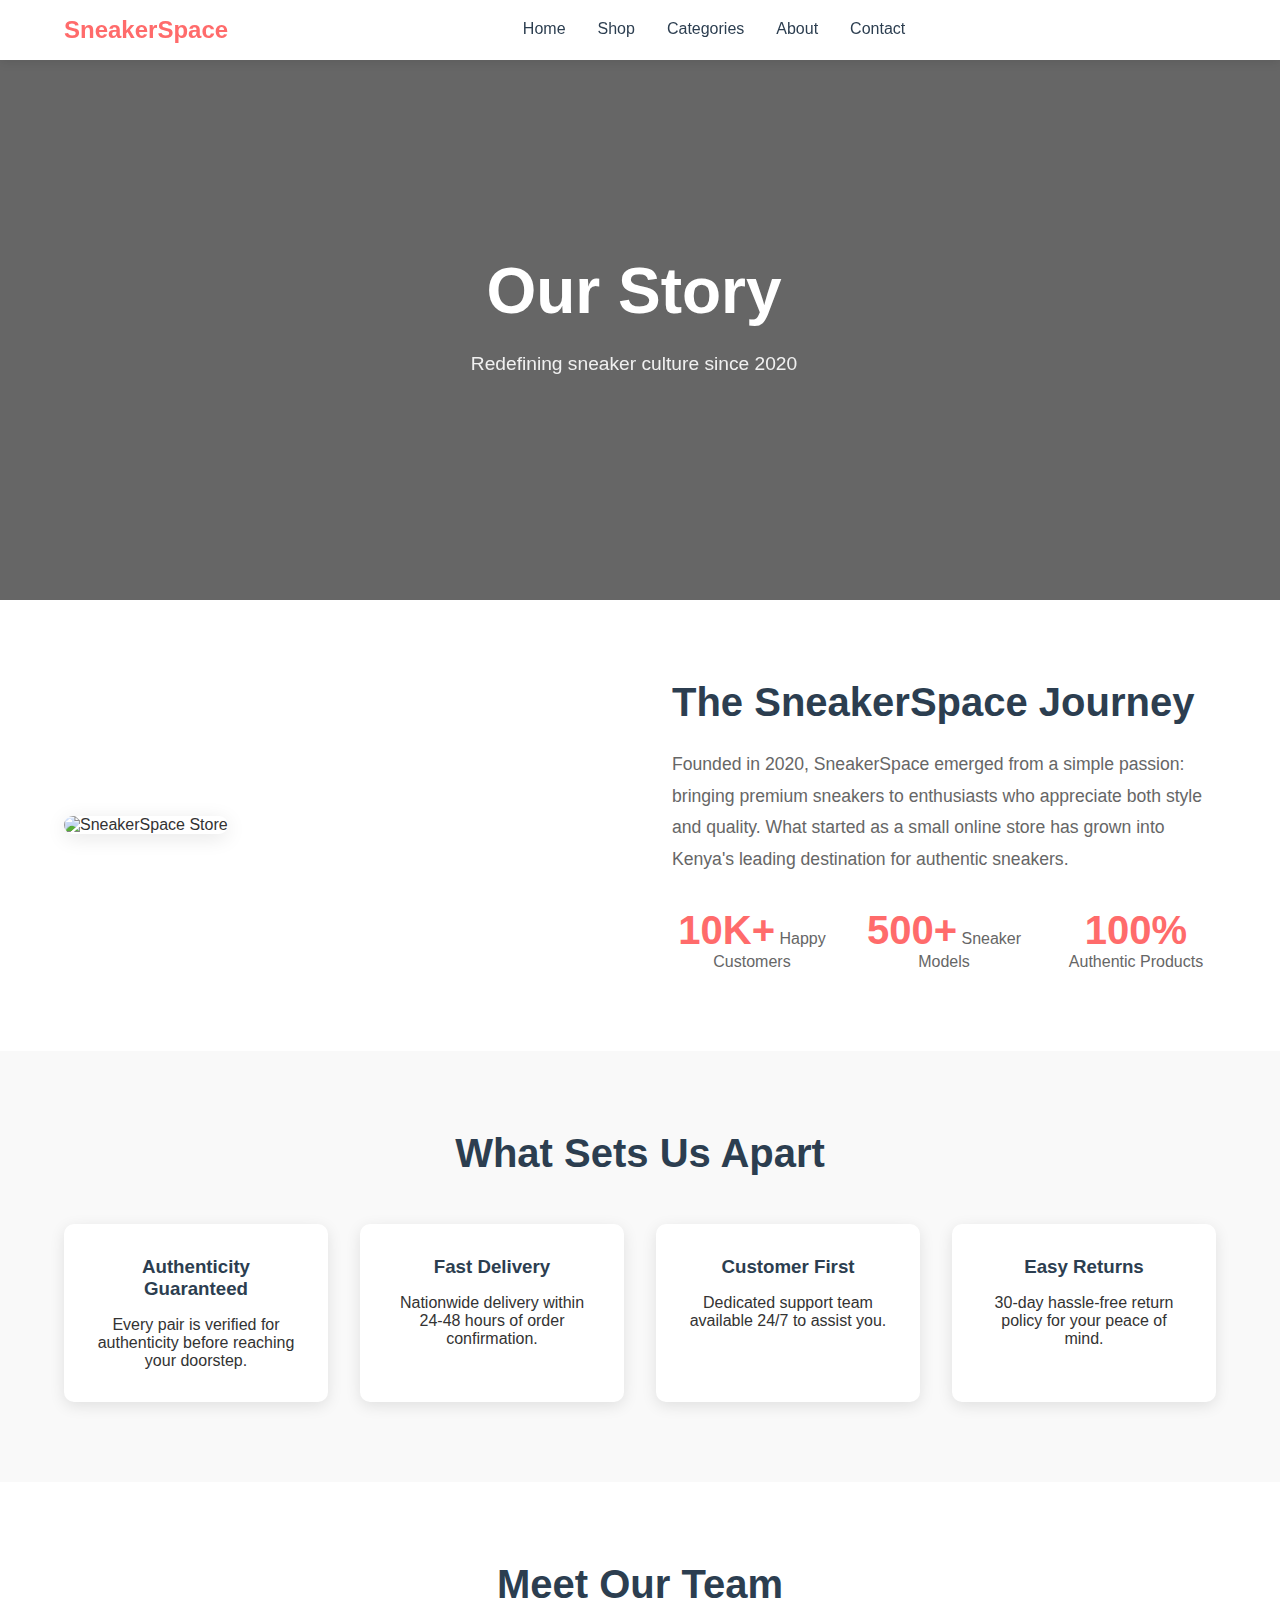
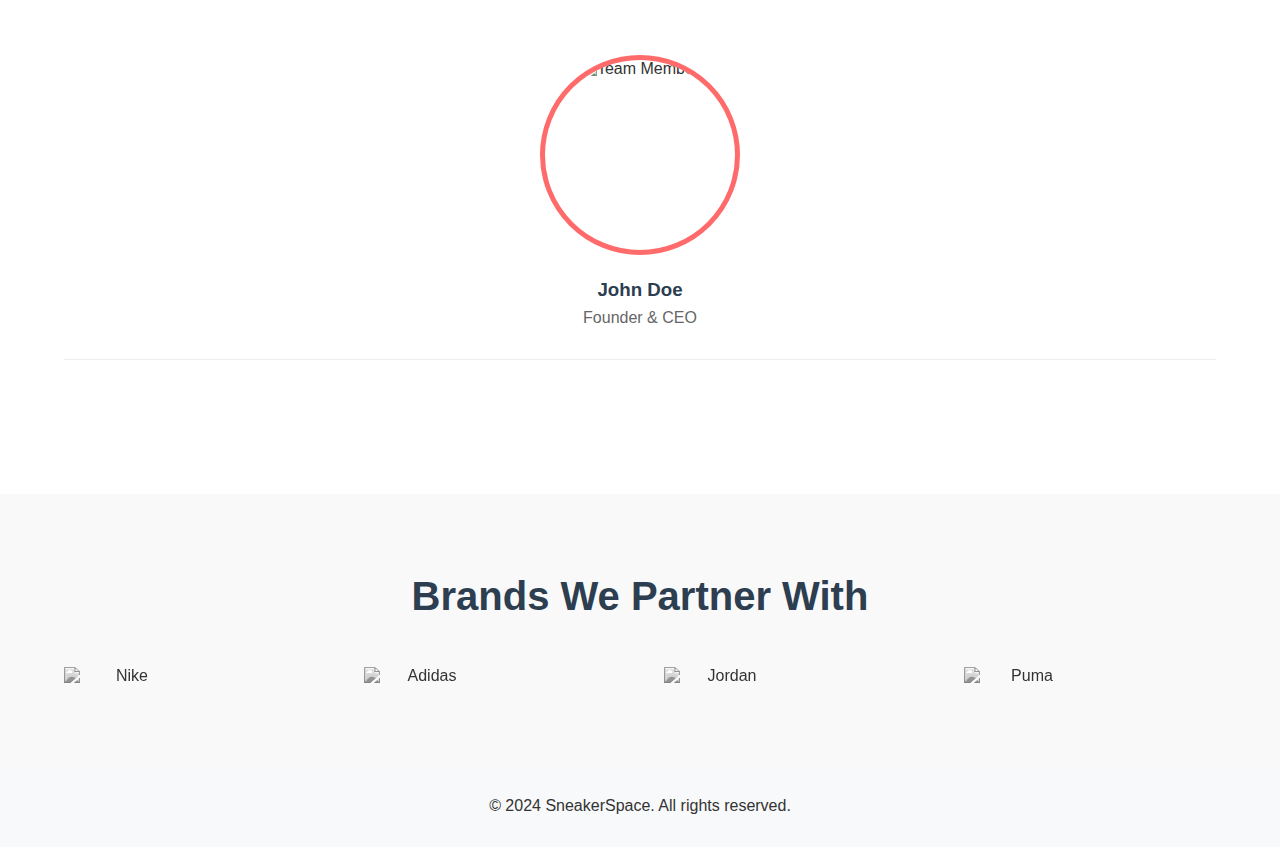
==== about.html @ c9f12ded "[ADD] Additional pages for the website" ====
<!DOCTYPE html>
<html lang="en">
<head>
    <meta charset="UTF-8">
    <meta name="viewport" content="width=device-width, initial-scale=1.0">
    <title>About Us | SneakerSpace</title>
    <link rel="stylesheet" href="assets/css/styles.css">
    <script src="https://cdnjs.cloudflare.com/ajax/libs/font-awesome/6.4.0/js/all.min.js"></script>
    <script src="assets/js/theme.js" defer></script>
    <script src="assets/js/navigation.js" defer></script>
    <script src="assets/js/main.js" defer></script>
</head>
<body>
    <nav>
        <div class="logo">SneakerSpace</div>
        <div class="nav-links">
            <a href="index.html">Home</a>
            <a href="shop.html">Shop</a>
            <a href="categories.html">Categories</a>
            <a href="about.html">About</a>
            <a href="contact.html">Contact</a>
        </div>
        <div class="nav-icons">
            <button class="theme-toggle" id="themeToggle" aria-label="Toggle theme">
                <i class="fas fa-moon"></i>
            </button>
        </div>
    </nav>

    <section class="about-hero">
        <div class="hero-content">
            <h1>Our Story</h1>
            <p>Redefining sneaker culture since 2020</p>
        </div>
    </section>

    <section class="about-story">
        <div class="story-container">
            <div class="story-image">
                <img src="assets/images/store-front.jpg" alt="SneakerSpace Store">
            </div>
            <div class="story-content">
                <h2>The SneakerSpace Journey</h2>
                <p>Founded in 2020, SneakerSpace emerged from a simple passion: bringing premium sneakers to enthusiasts who appreciate both style and quality. What started as a small online store has grown into Kenya's leading destination for authentic sneakers.</p>
                <div class="achievement-grid">
                    <div class="achievement">
                        <span class="number">10K+</span>
                        <span class="label">Happy Customers</span>
                    </div>
                    <div class="achievement">
                        <span class="number">500+</span>
                        <span class="label">Sneaker Models</span>
                    </div>
                    <div class="achievement">
                        <span class="number">100%</span>
                        <span class="label">Authentic Products</span>
                    </div>
                </div>
            </div>
        </div>
    </section>

    <section class="about-values">
        <h2>What Sets Us Apart</h2>
        <div class="values-grid">
            <div class="value-card">
                <i class="fas fa-certificate"></i>
                <h3>Authenticity Guaranteed</h3>
                <p>Every pair is verified for authenticity before reaching your doorstep.</p>
            </div>
            <div class="value-card">
                <i class="fas fa-truck"></i>
                <h3>Fast Delivery</h3>
                <p>Nationwide delivery within 24-48 hours of order confirmation.</p>
            </div>
            <div class="value-card">
                <i class="fas fa-hand-holding-heart"></i>
                <h3>Customer First</h3>
                <p>Dedicated support team available 24/7 to assist you.</p>
            </div>
            <div class="value-card">
                <i class="fas fa-exchange-alt"></i>
                <h3>Easy Returns</h3>
                <p>30-day hassle-free return policy for your peace of mind.</p>
            </div>
        </div>
    </section>

    <section class="team-section">
        <h2>Meet Our Team</h2>
        <div class="team-grid">
            <div class="team-member">
                <div class="member-image">
                    <img src="assets/images/team-1.jpg" alt="Team Member">
                </div>
                <h3>John Doe</h3>
                <p>Founder & CEO</p>
                <div class="social-links">
                    <a href="#"><i class="fab fa-linkedin"></i></a>
                    <a href="#"><i class="fab fa-twitter"></i></a>
                </div>
            </div>
            <!-- Add more team members -->
        </div>
    </section>

    <section class="brands-section">
        <h2>Brands We Partner With</h2>
        <div class="brands-grid">
            <img src="assets/images/nike-logo.png" alt="Nike">
            <img src="assets/images/adidas-logo.png" alt="Adidas">
            <img src="assets/images/jordan-logo.png" alt="Jordan">
            <img src="assets/images/puma-logo.png" alt="Puma">
            <!-- Add more brand logos -->
        </div>
    </section>

    <footer>
        <p>&copy; 2024 SneakerSpace. All rights reserved.</p>
    </footer>
</body>
</html>
---- assets/css/styles.css ----
/* Base Styling */
* {
    margin: 0;
    padding: 0;
    box-sizing: border-box;
    font-family: -apple-system, BlinkMacSystemFont, 'Segoe UI', Roboto, Oxygen, Ubuntu, Cantarell, sans-serif;
    transition: background-color 0.3s ease, color 0.3s ease, border-color 0.3s ease, box-shadow 0.3s ease;
}

:root {
    --primary: #ff6b6b;
    --secondary: #2c3e50;
    --accent: #ffd93d;
    --background: #ffffff;
    --surface: #f8f9fa;
    --text-primary: #333333;
    --text-secondary: #666666;
    --border-color: #eeeeee;
    --card-bg: #ffffff;
    --nav-bg: #ffffff;
    --shadow: rgba(0, 0, 0, 0.1);
}

/* Dark Theme Variables */
[data-theme="dark"] {
    --primary: #ff7b7b;
    --secondary: #64ffda;
    --accent: #ffd93d;
    --background: #121212;
    --surface: #1e1e1e;
    --text-primary: #ffffff;
    --text-secondary: #b3b3b3;
    --border-color: #333333;
    --card-bg: #1e1e1e;
    --nav-bg: #1a1a1a;
    --shadow: rgba(0, 0, 0, 0.3);
}

/* Global Elements */
body {
    background-color: var(--background);
    color: var(--text-primary);
}

nav {
    background: var(--nav-bg);
    padding: 1rem 5%;
    display: flex;
    justify-content: space-between;
    align-items: center;
    box-shadow: 0 2px 10px var(--shadow);
    position: sticky;
    top: 0;
    z-index: 100;
}

.logo {
    font-size: 1.5rem;
    font-weight: bold;
    color: var(--primary);
}

.nav-links {
    display: flex;
    gap: 2rem;
}

.nav-links a {
    text-decoration: none;
    color: var(--secondary);
    font-weight: 500;
    position: relative;
    padding-bottom: 2px;
}

.nav-links a::after {
    content: '';
    position: absolute;
    bottom: 0;
    left: 0;
    width: 0;
    height: 2px;
    background-color: var(--primary);
    transition: width 0.3s ease;
}

.nav-links a:hover {
    color: var(--primary);
}

.nav-links a:hover::after {
    width: 100%;
}

/* Hero Section */
.hero {
    background-image: url("../images/mainpage.webp");
    height: 100vh;
    background-repeat: no-repeat;
    background-size: cover;
    background-position: center;
    display: flex;
    align-items: center;
    justify-content: center;
    color: #ffffff;
    text-align: center;
    position: relative;
}

.hero::before {
    content: "";
    position: absolute;
    top: 0;
    left: 0;
    width: 100%;
    height: 100%;
    background: rgba(0, 0, 0, 0.5);
    z-index: 1;
}

.hero-content {
    position: relative;
    z-index: 2;
    text-align: center;
    padding: 20px;
    border-radius: 8px;
}

.hero-content h1 {
    font-size: 3.5rem;
    margin-bottom: 1rem;
}

.cta-button {
    margin-top: 15px;
    background: var(--primary);
    color: white;
    padding: 10px 20px;
    border: none;
    border-radius: 5px;
    font-size: 1.1rem;
    cursor: pointer;
    transition: background-color 0.3s ease, transform 0.2s;
}

.cta-button:hover {
    transform: scale(1.05);
    background-color: #ff4a3a;
}

/* Featured Section */
.featured {
    padding: 4rem 5%;
}

.featured h2 {
    text-align: center;
    margin-bottom: 2rem;
}

.products {
    display: grid;
    grid-template-columns: repeat(auto-fit, minmax(250px, 1fr));
    gap: 2rem;
}

.product-card {
    background: var(--card-bg);
    border-radius: 10px;
    overflow: hidden;
    box-shadow: 0 2px 10px var(--shadow);
    transition: transform 0.2s;
}

.product-card:hover {
    transform: translateY(-5px);
}

.product-image {
    width: 100%;
    height: 200px;
    object-fit: cover;
}

.product-info {
    padding: 1rem;
}

.product-title {
    font-weight: bold;
    margin-bottom: 0.5rem;
}

.product-price {
    color: var(--primary);
    font-weight: bold;
    font-size: 1.2rem;
}

/* Categories Section */
.categories {
    padding: 4rem 5%;
    background: #f5f5f5;
}

.category-grid {
    display: grid;
    grid-template-columns: repeat(auto-fit, minmax(200px, 1fr));
    gap: 2rem;
    text-align: center;
}

.category-card {
    background: white;
    padding: 2rem;
    border-radius: 10px;
    cursor: pointer;
    transition: transform 0.2s;
}

.category-card:hover {
    transform: scale(1.05);
}

.category-icon {
    font-size: 2rem;
    margin-bottom: 1rem;
    color: var(--primary);
}

/* Footer */
footer {
    background: var(--secondary);
    color: white;
    padding: 2rem 5%;
    text-align: center;
}
/* Global Animation Classes */
.animate-on-scroll {
    opacity: 0;
    transform: translateY(20px);
    transition: opacity 0.6s ease, transform 0.6s ease;
}

.animate-on-scroll.visible {
    opacity: 1;
    transform: translateY(0);
}

/* Cart Notification */
.notification {
    position: fixed;
    bottom: 20px;
    right: 20px;
    background: var(--primary);
    color: white;
    padding: 1rem 2rem;
    border-radius: 5px;
    animation: slideIn 0.3s ease forwards;
    z-index: 1000;
}

.cart-count {
    position: absolute;
    top: -8px;
    right: -8px;
    background: var(--primary);
    color: white;
    border-radius: 50%;
    width: 20px;
    height: 20px;
    display: flex;
    align-items: center;
    justify-content: center;
    font-size: 0.8rem;
}

.bump {
    animation: bump 0.3s ease-out;
}

/* Product Filter Buttons */
.filter-buttons {
    display: flex;
    gap: 1rem;
    justify-content: center;
    margin-bottom: 2rem;
}

.filter-button {
    padding: 0.5rem 1rem;
    border: none;
    border-radius: 5px;
    background: #f5f5f5;
    cursor: pointer;
    transition: background-color 0.3s ease, color 0.3s ease;
}

.filter-button:hover,
.filter-button.active {
    background: var(--primary);
    color: white;
}

/* Keyframe Animations */
@keyframes slideIn {
    from {
        transform: translateX(100%);
        opacity: 0;
    }
    to {
        transform: translateX(0);
        opacity: 1;
    }
}

@keyframes bump {
    0% { transform: scale(1); }
    50% { transform: scale(1.2); }
    100% { transform: scale(1); }
}

/* About Page Styles */
.about-hero {
    height: 60vh;
    background: linear-gradient(rgba(0,0,0,0.6), rgba(0,0,0,0.6)),
                url('../images/about-hero.jpg');
    background-size: cover;
    background-position: center;
    display: flex;
    align-items: center;
    justify-content: center;
    color: white;
    text-align: center;
}

.about-hero h1 {
    font-size: 3.5rem;
    margin-bottom: 1rem;
}

.about-story {
    padding: 5rem 5%;
}

.story-container {
    display: grid;
    grid-template-columns: 1fr 1fr;
    gap: 4rem;
    align-items: center;
}

.story-image img {
    width: 100%;
    border-radius: 15px;
    box-shadow: 0 4px 20px rgba(0,0,0,0.1);
}

.story-content h2 {
    color: var(--secondary);
    font-size: 2.5rem;
    margin-bottom: 1.5rem;
}

.story-content p {
    font-size: 1.1rem;
    line-height: 1.8;
    color: #666;
    margin-bottom: 2rem;
}

/* Achievements Section */
.achievement-grid {
    display: grid;
    grid-template-columns: repeat(3, 1fr);
    gap: 2rem;
    text-align: center;
}

.achievement .number {
    font-size: 2.5rem;
    font-weight: bold;
    color: var(--primary);
    margin-bottom: 0.5rem;
}

.achievement .label {
    color: #666;
}

/* Values Section */
.about-values {
    background: #f9f9f9;
    padding: 5rem 5%;
    text-align: center;
}

.about-values h2 {
    color: var(--secondary);
    font-size: 2.5rem;
    margin-bottom: 3rem;
}

.values-grid {
    display: grid;
    grid-template-columns: repeat(auto-fit, minmax(250px, 1fr));
    gap: 2rem;
}

.value-card {
    background: white;
    padding: 2rem;
    border-radius: 10px;
    box-shadow: 0 4px 15px rgba(0,0,0,0.1);
    transition: transform 0.3s ease;
}

.value-card:hover {
    transform: translateY(-5px);
}

.value-card i {
    font-size: 2.5rem;
    color: var(--primary);
    margin-bottom: 1.5rem;
}

.value-card h3 {
    color: var(--secondary);
    margin-bottom: 1rem;
}

/* Team Section */
.team-section {
    padding: 5rem 5%;
    text-align: center;
}

.team-section h2 {
    color: var(--secondary);
    font-size: 2.5rem;
    margin-bottom: 3rem;
}

.team-grid {
    display: grid;
    grid-template-columns: repeat(auto-fit, minmax(250px, 1fr));
    gap: 3rem;
}

.team-member {
    text-align: center;
}

.member-image {
    width: 200px;
    height: 200px;
    margin: 0 auto 1.5rem;
    border-radius: 50%;
    overflow: hidden;
    border: 5px solid var(--primary);
}

.member-image img {
    width: 100%;
    height: 100%;
    object-fit: cover;
}

.team-member h3 {
    color: var(--secondary);
    margin-bottom: 0.5rem;
}

.team-member p {
    color: #666;
    margin-bottom: 1rem;
}

.social-links a {
    color: var(--secondary);
    margin: 0 0.5rem;
    font-size: 1.2rem;
    transition: color 0.3s ease;
}

.social-links a:hover {
    color: var(--primary);
}

/* Brands Section */
.brands-section {
    background: #f9f9f9;
    padding: 5rem 5%;
    text-align: center;
}

.brands-section h2 {
    color: var(--secondary);
    font-size: 2.5rem;
    margin-bottom: 3rem;
}

.brands-grid {
    display: grid;
    grid-template-columns: repeat(auto-fit, minmax(150px, 1fr));
    gap: 3rem;
    align-items: center;
}

.brands-grid img {
    max-width: 120px;
    filter: grayscale(100%);
    transition: filter 0.3s ease;
}

.brands-grid img:hover {
    filter: grayscale(0%);
}

/* Responsive Design */
@media (max-width: 768px) {
    .story-container {
        grid-template-columns: 1fr;
    }

    .about-hero h1 {
        font-size: 2.5rem;
    }

    .achievement-grid {
        grid-template-columns: 1fr;
    }

    .member-image {
        width: 150px;
        height: 150px;
    }
}

/* Contact Page Styles */
.contact-hero {
    background: linear-gradient(rgba(0,0,0,0.7), rgba(0,0,0,0.7)),
                url('../images/contact-hero.jpg');
    background-size: cover;
    background-position: center;
    color: white;
    text-align: center;
    padding: 5rem 2rem;
}

.contact-hero h1 {
    font-size: 3rem;
    margin-bottom: 1rem;
}

.contact-section {
    padding: 5rem 5%;
}

.contact-container {
    display: grid;
    grid-template-columns: 1fr 1.5fr;
    gap: 4rem;
    max-width: 1400px;
    margin: 0 auto;
}

.contact-info {
    background: white;
    padding: 2rem;
    border-radius: 10px;
    box-shadow: 0 4px 15px rgba(0,0,0,0.1);
}

.contact-info h2 {
    color: var(--secondary);
    margin-bottom: 2rem;
}

.info-items {
    display: grid;
    gap: 2rem;
}

.info-item {
    display: flex;
    align-items: flex-start;
    gap: 1rem;
}

.info-item i {
    font-size: 1.5rem;
    color: var(--primary);
    margin-top: 0.5rem;
}

.info-content h3 {
    color: var(--secondary);
    margin-bottom: 0.5rem;
}

.info-content p {
    color: #666;
    line-height: 1.6;
}

.social-links {
    margin-top: 2rem;
    padding-top: 2rem;
    border-top: 1px solid #eee;
}

.social-links h3 {
    color: var(--secondary);
    margin-bottom: 1rem;
}

.social-icons {
    display: flex;
    gap: 1rem;
}

.social-icons a {
    color: #666;
    font-size: 1.5rem;
    transition: color 0.3s ease;
}

.social-icons a:hover {
    color: var(--primary);
}

.contact-form-container {
    background: white;
    padding: 2rem;
    border-radius: 10px;
    box-shadow: 0 4px 15px rgba(0,0,0,0.1);
}

.contact-form-container h2 {
    color: var(--secondary);
    margin-bottom: 2rem;
}

.contact-form {
    display: grid;
    gap: 1.5rem;
}

.form-group {
    display: grid;
    gap: 0.5rem;
}

.form-group label {
    color: var(--secondary);
    font-weight: 500;
}

.form-group input,
.form-group select,
.form-group textarea {
    padding: 0.8rem;
    border: 1px solid #ddd;
    border-radius: 5px;
    font-size: 1rem;
}

.form-group textarea {
    resize: vertical;
}

.submit-btn {
    background: var(--primary);
    color: white;
    padding: 1rem;
    border: none;
    border-radius: 5px;
    font-size: 1rem;
    cursor: pointer;
    transition: background-color 0.3s ease;
}

.submit-btn:hover {
    background-color: #ff4a3a;
}

.map-section {
    padding: 3rem 5%;
    background: #f9f9f9;
}

.map-section h2 {
    color: var(--secondary);
    text-align: center;
    margin-bottom: 2rem;
}

.map-container {
    border-radius: 10px;
    overflow: hidden;
    box-shadow: 0 4px 15px rgba(0,0,0,0.1);
}

/* Responsive Design */
@media (max-width: 968px) {
    .contact-container {
        grid-template-columns: 1fr;
    }

    .contact-hero h1 {
        font-size: 2.5rem;
    }
}

@media (max-width: 480px) {
    .info-item {
        flex-direction: column;
    }

    .social-icons {
        flex-wrap: wrap;
    }
}

/* Category Page Styles */
.categories-hero {
    background-color: var(--secondary);
    color: white;
    text-align: center;
    padding: 4rem 2rem;
    margin-bottom: 2rem;
}

.category-section {
    padding: 2rem 5%;
    margin-bottom: 3rem;
}

.category-header {
    display: flex;
    align-items: center;
    gap: 1rem;
    margin-bottom: 2rem;
}

.category-header i {
    font-size: 2rem;
    color: var(--primary);
}

.category-header h2 {
    font-size: 2rem;
    color: var(--secondary);
}

/* Product Grid Enhancements */
.product-overlay {
    position: absolute;
    top: 0;
    left: 0;
    width: 100%;
    height: 100%;
    background: rgba(0,0,0,0.5);
    display: flex;
    align-items: center;
    justify-content: center;
    opacity: 0;
    transition: opacity 0.3s ease;
}

.product-image-container:hover .product-overlay {
    opacity: 1;
}

.add-to-cart-btn {
    background: var(--primary);
    color: white;
    border: none;
    padding: 0.8rem 1.5rem;
    border-radius: 5px;
    cursor: pointer;
    transition: transform 0.2s ease;
}

.add-to-cart-btn:hover {
    transform: scale(1.05);
}

/* Shop Layout Styles */
.shop-container {
    display: grid;
    grid-template-columns: 250px 1fr;
    gap: 2rem;
    padding: 2rem 5%;
    min-height: 100vh;
}

/* Sidebar Styles */
.shop-sidebar {
    background: white;
    padding: 1.5rem;
    border-radius: 10px;
    box-shadow: 0 2px 10px rgba(0,0,0,0.1);
    height: fit-content;
    position: sticky;
    top: 2rem;
}

.filter-section h3 {
    color: var(--secondary);
    margin-bottom: 1.5rem;
}

.filter-group {
    margin-bottom: 2rem;
}

.filter-group h4 {
    margin-bottom: 1rem;
    color: var(--secondary);
}

.filter-group label {
    display: block;
    margin-bottom: 0.5rem;
    cursor: pointer;
}

.price-slider {
    width: 100%;
    margin: 1rem 0;
}

.price-range {
    display: flex;
    justify-content: space-between;
    font-size: 0.9rem;
    color: #666;
}

/* Shelf Styles */
.shelf {
    margin-bottom: 4rem;
    background: white;
    border-radius: 10px;
    box-shadow: 0 2px 15px rgba(0,0,0,0.1);
    padding: 2rem;
}

.shelf-label {
    position: relative;
    margin-bottom: 2rem;
}

.shelf-label h2 {
    color: var(--secondary);
    font-size: 1.5rem;
    margin-bottom: 0.5rem;
}

.shelf-accent {
    height: 3px;
    width: 60px;
    background: var(--primary);
    border-radius: 2px;
}

.shelf-products {
    display: grid;
    grid-template-columns: repeat(auto-fill, minmax(220px, 1fr));
    gap: 2rem;
}

/* Enhanced Product Card Styles */
.product-card {
    position: relative;
    transition: transform 0.3s ease;
    background: white;
    border-radius: 10px;
    overflow: hidden;
}

.product-card:hover {
    transform: translateY(-5px);
}

.product-image-container {
    position: relative;
    overflow: hidden;
    aspect-ratio: 1;
}

.product-image {
    width: 100%;
    height: 100%;
    object-fit: cover;
    transition: transform 0.3s ease;
}

.product-overlay {
    position: absolute;
    top: 0;
    left: 0;
    width: 100%;
    height: 100%;
    background: rgba(0,0,0,0.5);
    display: flex;
    flex-direction: column;
    align-items: center;
    justify-content: center;
    gap: 1rem;
    opacity: 0;
    transition: opacity 0.3s ease;
}

.product-card:hover .product-overlay {
    opacity: 1;
}

.add-to-cart-btn,
.view-details-btn {
    padding: 0.8rem 1.5rem;
    border-radius: 5px;
    border: none;
    cursor: pointer;
    font-weight: 500;
    transition: transform 0.2s ease;
    text-decoration: none;
}

.add-to-cart-btn {
    background: var(--primary);
    color: white;
}

.view-details-btn {
    background: white;
    color: var(--secondary);
}

.add-to-cart-btn:hover,
.view-details-btn:hover {
    transform: scale(1.05);
}

/* Shop Header Styles */
.shop-header {
    display: flex;
    justify-content: space-between;
    align-items: center;
    margin-bottom: 2rem;
}

.sort-select {
    padding: 0.5rem 1rem;
    border: 1px solid #ddd;
    border-radius: 5px;
    background: white;
    cursor: pointer;
}

/* Responsive Design */
@media (max-width: 968px) {
    .shop-container {
        grid-template-columns: 1fr;
    }

    .shop-sidebar {
        position: static;
        margin-bottom: 2rem;
    }
}

/* Categories Page Styles */
.categories-hero {
    background: linear-gradient(rgba(0,0,0,0.7), rgba(0,0,0,0.7)), 
                url('../images/categories-bg.jpg');
    background-size: cover;
    background-position: center;
    color: white;
    text-align: center;
    padding: 6rem 2rem;
    margin-bottom: 3rem;
}

.categories-hero h1 {
    font-size: 3rem;
    margin-bottom: 1rem;
}

.categories-grid {
    display: grid;
    grid-template-columns: repeat(auto-fit, minmax(250px, 1fr));
    gap: 2rem;
    padding: 0 5%;
    margin-bottom: 4rem;
}

.category-card {
    background: white;
    border-radius: 15px;
    padding: 2rem;
    text-align: center;
    box-shadow: 0 4px 15px rgba(0,0,0,0.1);
    cursor: pointer;
    transition: transform 0.3s ease, box-shadow 0.3s ease;
    position: relative;
    overflow: hidden;
}

.category-card::before {
    content: '';
    position: absolute;
    top: 0;
    left: 0;
    width: 100%;
    height: 5px;
    background: var(--primary);
    transform: scaleX(0);
    transform-origin: left;
    transition: transform 0.3s ease;
}

.category-card:hover {
    transform: translateY(-5px);
    box-shadow: 0 6px 20px rgba(0,0,0,0.15);
}

.category-card:hover::before {
    transform: scaleX(1);
}

.category-icon {
    font-size: 2.5rem;
    color: var(--primary);
    margin-bottom: 1.5rem;
}

.category-card h3 {
    font-size: 1.5rem;
    color: var(--secondary);
    margin-bottom: 1rem;
}

.category-card p {
    color: #666;
    margin-bottom: 1rem;
}

.item-count {
    display: inline-block;
    background: #f0f0f0;
    padding: 0.5rem 1rem;
    border-radius: 20px;
    font-size: 0.9rem;
    color: #666;
}

.category-products {
    padding: 0 5%;
    margin-bottom: 4rem;
    display: none;
}

.category-products.active {
    display: block;
}

.category-header {
    display: flex;
    justify-content: space-between;
    align-items: center;
    margin-bottom: 2rem;
}

.category-header h2 {
    color: var(--secondary);
}

.back-to-categories {
    background: var(--primary);
    color: white;
    padding: 0.8rem 1.5rem;
    border-radius: 5px;
    text-decoration: none;
    transition: background-color 0.3s ease;
}

.back-to-categories:hover {
    background-color: #ff4a3a;
}

/* Price Range Slider Styles */
.price-slider {
    width: 100%;
    margin: 1rem 0;
    -webkit-appearance: none;
    height: 5px;
    background: #ddd;
    border-radius: 5px;
    outline: none;
}

.price-slider::-webkit-slider-thumb {
    -webkit-appearance: none;
    appearance: none;
    width: 18px;
    height: 18px;
    background: var(--primary);
    border-radius: 50%;
    cursor: pointer;
}

.price-display {
    text-align: center;
    font-size: 1.1rem;
    color: var(--primary);
    font-weight: bold;
    margin-top: 1rem;
}

.price-display::before {
    content: 'Ksh ';
}

/* Enhanced Home Page Styles */
.hero {
    display: grid;
    grid-template-columns: 1fr 1fr;
    align-items: center;
    min-height: 80vh;
    padding: 2rem 5%;
    background: linear-gradient(45deg, var(--secondary) 0%, #2c3e50 100%);
    color: white;
    overflow: hidden;
}

.hero-content {
    padding-right: 2rem;
}

.hero-content h1 {
    font-size: 4rem;
    margin-bottom: 1.5rem;
    line-height: 1.2;
}

.hero-content p {
    font-size: 1.2rem;
    margin-bottom: 2rem;
    opacity: 0.9;
}

.hero-buttons {
    display: flex;
    gap: 1rem;
}

.hero-image {
    position: relative;
    transform: translateY(-20px);
    animation: float 6s ease-in-out infinite;
}

.hero-image img {
    width: 100%;
    max-width: 600px;
    filter: drop-shadow(0 10px 20px rgba(0,0,0,0.3));
}

@keyframes float {
    0%, 100% { transform: translateY(-20px); }
    50% { transform: translateY(0); }
}

.features {
    display: grid;
    grid-template-columns: repeat(auto-fit, minmax(200px, 1fr));
    gap: 2rem;
    padding: 4rem 5%;
    background: white;
}

.feature-card {
    text-align: center;
    padding: 2rem;
    border-radius: 10px;
    transition: transform 0.3s ease;
}

.feature-card:hover {
    transform: translateY(-5px);
}

.feature-card i {
    font-size: 2.5rem;
    color: var(--primary);
    margin-bottom: 1rem;
}

.trending {
    padding: 4rem 5%;
    background: #f9f9f9;
}

.trending h2 {
    text-align: center;
    margin-bottom: 3rem;
    color: var(--secondary);
    font-size: 2.5rem;
}

.trending-grid {
    display: grid;
    grid-template-columns: repeat(2, 1fr);
    gap: 2rem;
}

.trending-card {
    position: relative;
    border-radius: 15px;
    overflow: hidden;
    aspect-ratio: 16/9;
}

.trending-card.large {
    grid-row: span 2;
}

.trending-card img {
    width: 100%;
    height: 100%;
    object-fit: cover;
    transition: transform 0.3s ease;
}

.trending-content {
    position: absolute;
    bottom: 0;
    left: 0;
    right: 0;
    padding: 2rem;
    background: linear-gradient(transparent, rgba(0,0,0,0.8));
    color: white;
}

.trending-card:hover img {
    transform: scale(1.05);
}

.shop-link {
    display: inline-block;
    padding: 0.8rem 1.5rem;
    background: var(--primary);
    color: white;
    text-decoration: none;
    border-radius: 5px;
    margin-top: 1rem;
    transition: background-color 0.3s ease;
}

.shop-link:hover {
    background-color: #ff4a3a;
}

.newsletter {
    background: linear-gradient(rgba(0,0,0,0.7), rgba(0,0,0,0.7)),
                url('../images/newsletter-bg.jpg');
    background-size: cover;
    background-position: center;
    padding: 6rem 5%;
    text-align: center;
    color: white;
}

.newsletter-content {
    max-width: 600px;
    margin: 0 auto;
}

.newsletter-form {
    display: flex;
    gap: 1rem;
    margin-top: 2rem;
}

.newsletter-form input {
    flex: 1;
    padding: 1rem;
    border: none;
    border-radius: 5px;
    font-size: 1rem;
}

.newsletter-form button {
    padding: 1rem 2rem;
    background: var(--primary);
    color: white;
    border: none;
    border-radius: 5px;
    cursor: pointer;
    transition: background-color 0.3s ease;
}

.newsletter-form button:hover {
    background-color: #ff4a3a;
}

/* Enhanced Footer Styles */
.footer-content {
    display: grid;
    grid-template-columns: repeat(auto-fit, minmax(250px, 1fr));
    gap: 3rem;
    padding: 4rem 5%;
    background: var(--secondary);
    color: white;
}

.footer-section h3 {
    margin-bottom: 1.5rem;
    font-size: 1.2rem;
}

.footer-section ul {
    list-style: none;
    padding: 0;
}

.footer-section ul li {
    margin-bottom: 0.8rem;
}

.footer-section a {
    color: white;
    text-decoration: none;
    transition: color 0.3s ease;
}

.footer-section a:hover {
    color: var(--primary);
}

.footer-bottom {
    text-align: center;
    padding: 1.5rem;
    background: #1a1a1a;
    color: white;
}

/* Responsive Design */
@media (max-width: 968px) {
    .hero {
        grid-template-columns: 1fr;
        text-align: center;
    }

    .hero-content {
        padding-right: 0;
    }

    .hero-buttons {
        justify-content: center;
    }

    .hero-image {
        display: none;
    }

    .trending-grid {
        grid-template-columns: 1fr;
    }

    .newsletter-form {
        flex-direction: column;
    }
}

/* Store Navigation Styles */
.store-nav {
    position: fixed;
    top: 0;
    left: 0;
    right: 0;
    padding: 1rem 5%;
    background: white;
    box-shadow: 0 2px 10px rgba(0,0,0,0.1);
    display: flex;
    justify-content: space-between;
    align-items: center;
    z-index: 1000;
}

.store-nav .logo a {
    font-size: 1.8rem;
    font-weight: bold;
    color: var(--primary);
    text-decoration: none;
}

.nav-links {
    display: flex;
    gap: 2rem;
}

.nav-link {
    color: var(--secondary);
    text-decoration: none;
    font-weight: 500;
    transition: color 0.3s ease;
    position: relative;
}

.nav-link::after {
    content: '';
    position: absolute;
    bottom: -5px;
    left: 0;
    width: 100%;
    height: 2px;
    background: var(--primary);
    transform: scaleX(0);
    transition: transform 0.3s ease;
}

.nav-link:hover::after,
.nav-link.active::after {
    transform: scaleX(1);
}

.nav-icons {
    display: flex;
    align-items: center;
    gap: 1.5rem;
}

/* Cart Sidebar Styles */
.cart-sidebar {
    position: fixed;
    top: 0;
    right: -400px;
    width: 400px;
    height: 100vh;
    background: white;
    box-shadow: -2px 0 10px rgba(0,0,0,0.1);
    transition: right 0.3s ease;
    z-index: 1001;
    display: flex;
    flex-direction: column;
}

.cart-sidebar.active {
    right: 0;
}

.cart-header {
    padding: 1.5rem;
    border-bottom: 1px solid #eee;
    display: flex;
    justify-content: space-between;
    align-items: center;
}

.cart-items {
    flex: 1;
    overflow-y: auto;
    padding: 1.5rem;
}

.cart-footer {
    padding: 1.5rem;
    border-top: 1px solid #eee;
}

/* Responsive Navigation */
@media (max-width: 968px) {
    .store-nav {
        padding: 1rem;
    }

    .nav-links {
        display: none;
    }

    .mobile-menu-btn {
        display: block;
    }

    .cart-sidebar {
        width: 100%;
        right: -100%;
    }
}

/* Home Page Specific Styles */
.store-hero {
    position: relative;
    height: 70vh;
    margin-top: 80px;
    overflow: hidden;
}

.hero-slider {
    height: 100%;
}

.slide {
    position: absolute;
    top: 0;
    left: 0;
    width: 100%;
    height: 100%;
    opacity: 0;
    transition: opacity 0.5s ease;
}

.slide.active {
    opacity: 1;
}

.slide img {
    width: 100%;
    height: 100%;
    object-fit: cover;
}

.slide-content {
    position: absolute;
    top: 50%;
    left: 10%;
    transform: translateY(-50%);
    color: white;
    text-shadow: 2px 2px 4px rgba(0,0,0,0.3);
}

.slide-content h2 {
    font-size: 3rem;
    margin-bottom: 1rem;
}

.shop-now-btn {
    display: inline-block;
    padding: 1rem 2rem;
    background: var(--primary);
    color: white;
    text-decoration: none;
    border-radius: 30px;
    margin-top: 1rem;
    transition: transform 0.3s ease;
}

.shop-now-btn:hover {
    transform: translateY(-3px);
}

/* Add more styles for other sections */

/* Navigation Styles */
.store-nav {
    background-color: var(--nav-bg);
    box-shadow: 0 2px 10px var(--shadow);
}

.nav-link {
    color: var(--text-primary);
}

/* Card Styles */
.product-card, .category-card, .feature-card {
    background-color: var(--card-bg);
    box-shadow: 0 4px 15px var(--shadow);
}

/* Input Styles */
input, select, textarea {
    background-color: var(--surface);
    color: var(--text-primary);
    border: 1px solid var(--border-color);
}

/* Button Styles */
.theme-toggle {
    background: transparent;
    border: none;
    color: var(--text-primary);
    cursor: pointer;
    padding: 0.5rem;
    font-size: 1.2rem;
    transition: color 0.3s ease;
}

.theme-toggle:hover {
    color: var(--primary);
}

/* Cart Sidebar */
.cart-sidebar {
    background-color: var(--card-bg);
    border-left: 1px solid var(--border-color);
}

/* Footer */
footer {
    background-color: var(--surface);
    color: var(--text-primary);
}

/* Product Cards Dark Mode */
[data-theme="dark"] .product-card {
    background-color: var(--card-bg);
}

[data-theme="dark"] .product-card:hover {
    transform: translateY(-5px);
    box-shadow: 0 8px 20px var(--shadow);
}

/* Form Elements Dark Mode */
[data-theme="dark"] input::placeholder {
    color: var(--text-secondary);
}

[data-theme="dark"] .search-bar input {
    background-color: var(--surface);
    color: var(--text-primary);
}

/* Modal Dark Mode */
[data-theme="dark"] .modal {
    background-color: var(--card-bg);
}

/* Newsletter Section Dark Mode */
[data-theme="dark"] .newsletter-section {
    background-color: var(--surface);
}

/* Table Dark Mode */
[data-theme="dark"] table {
    background-color: var(--card-bg);
    color: var(--text-primary);
}

[data-theme="dark"] th,
[data-theme="dark"] td {
    border-color: var(--border-color);
}

/* Images Dark Mode Adjustment */
[data-theme="dark"] img {
    filter: brightness(0.9);
}

/* Scrollbar Dark Mode */
[data-theme="dark"] ::-webkit-scrollbar {
    width: 12px;
}

[data-theme="dark"] ::-webkit-scrollbar-track {
    background: var(--surface);
}

[data-theme="dark"] ::-webkit-scrollbar-thumb {
    background-color: var(--border-color);
    border-radius: 6px;
    border: 3px solid var(--surface);
}

.price-range-container {
    padding: 1rem 0;
}

.price-inputs {
    display: flex;
    align-items: center;
    gap: 1rem;
    margin-bottom: 1rem;
}

.price-field {
    display: flex;
    align-items: center;
    gap: 0.5rem;
    background: var(--surface);
    padding: 0.5rem;
    border-radius: 5px;
    border: 1px solid var(--border-color);
}

.price-field input {
    width: 100px;
    border: none;
    background: transparent;
    color: var(--text-primary);
    font-size: 1rem;
}

.price-separator {
    color: var(--text-secondary);
}

.range-slider {
    position: relative;
    width: 100%;
    height: 5px;
    margin: 2rem 0;
}

.range-slider input[type="range"] {
    position: absolute;
    width: 100%;
    height: 5px;
    background: none;
    pointer-events: none;
    -webkit-appearance: none;
    appearance: none;
}

.range-slider input[type="range"]::-webkit-slider-thumb {
    -webkit-appearance: none;
    appearance: none;
    width: 18px;
    height: 18px;
    border-radius: 50%;
    background: var(--primary);
    cursor: pointer;
    pointer-events: auto;
    margin-top: -7px;
}

.range-slider input[type="range"]::-moz-range-thumb {
    width: 18px;
    height: 18px;
    border-radius: 50%;
    background: var(--primary);
    cursor: pointer;
    pointer-events: auto;
    border: none;
}

.price-display {
    text-align: center;
    color: var(--primary);
    font-weight: 500;
    margin-top: 1rem;
}
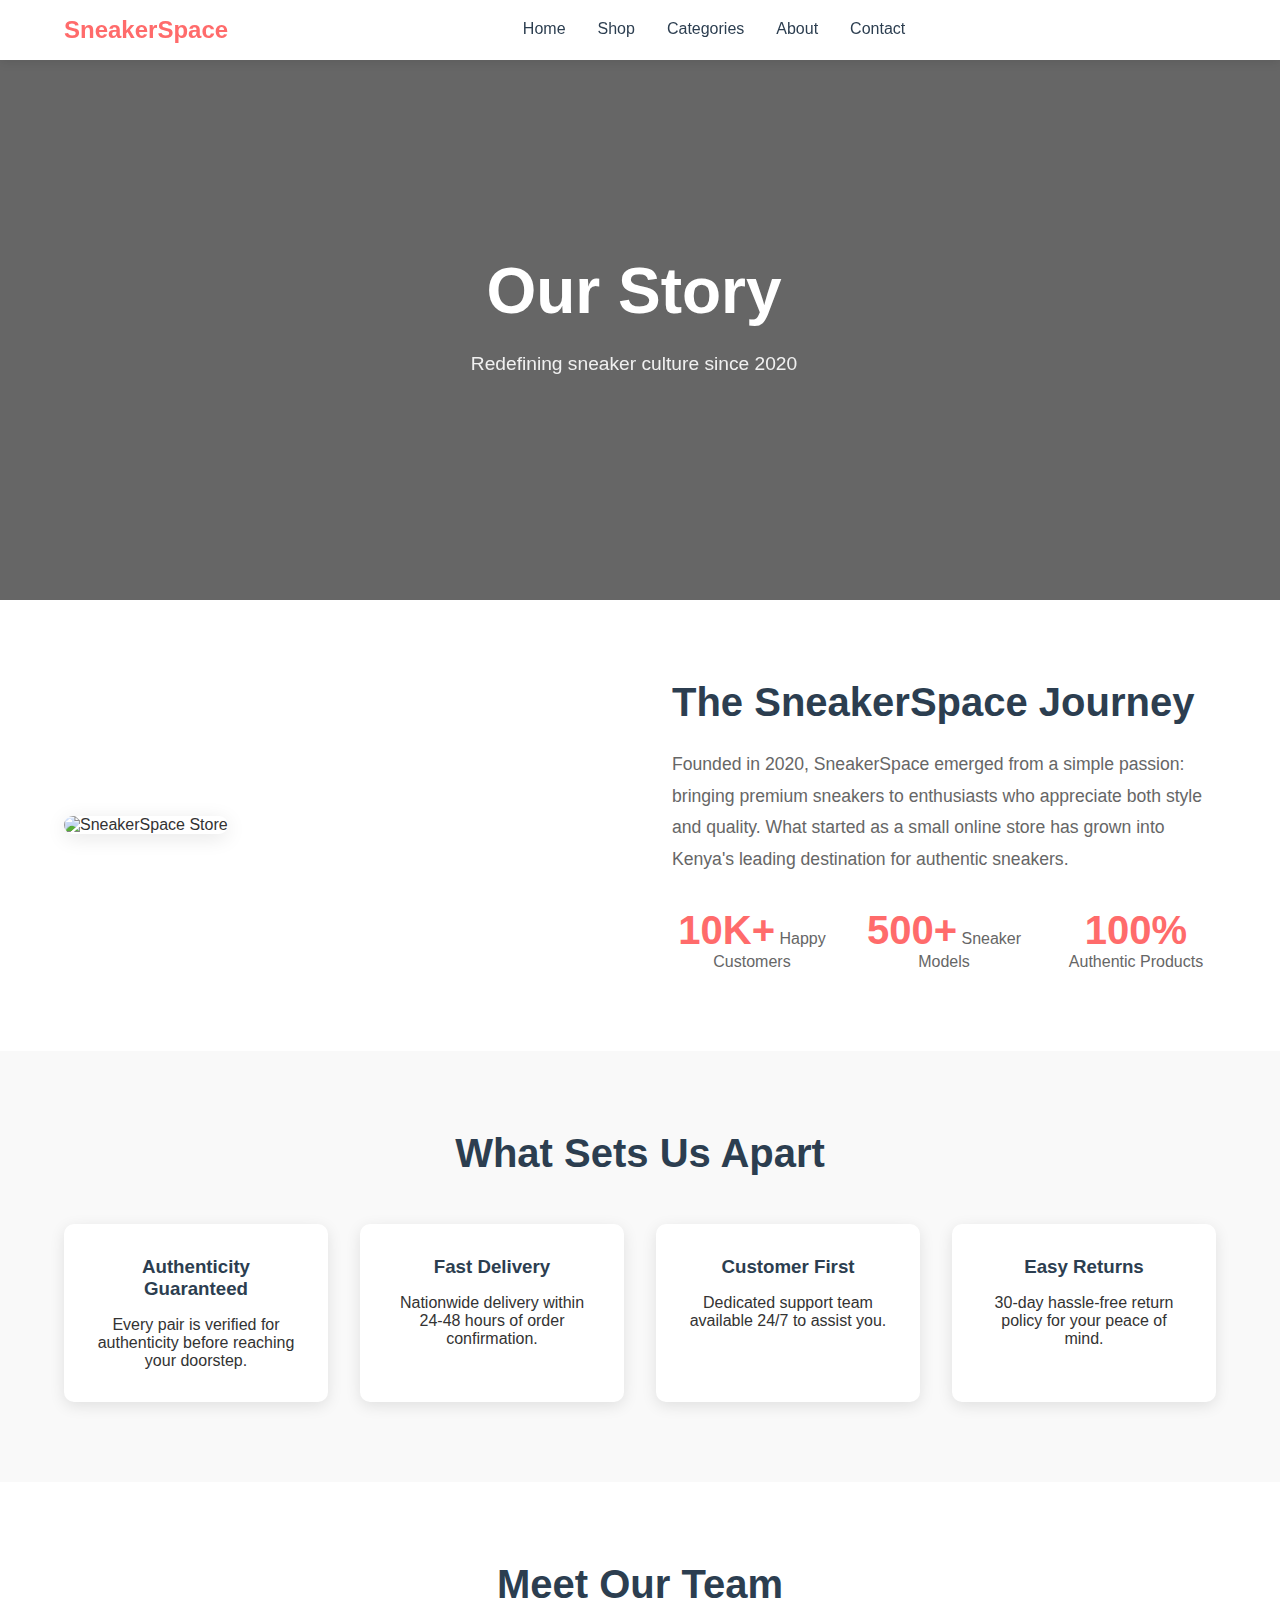
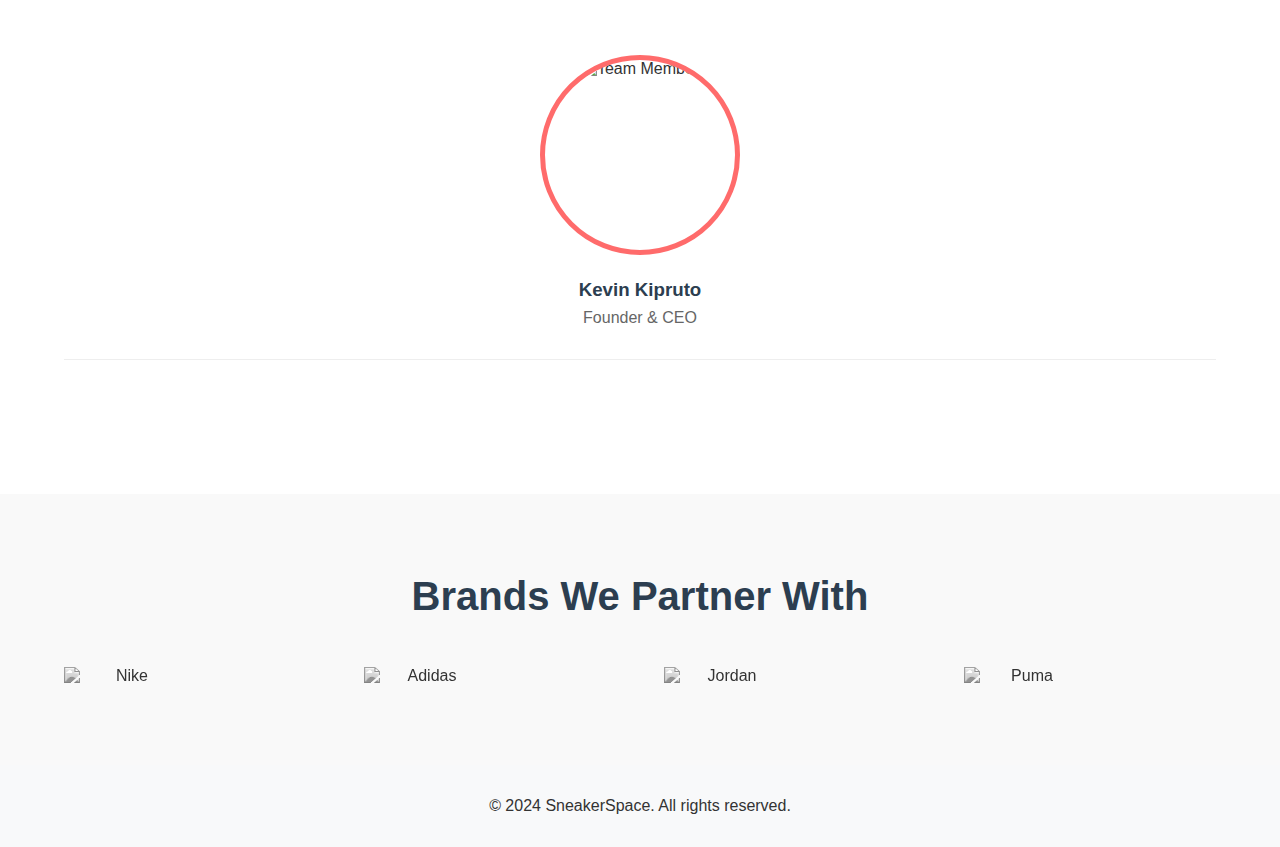
==== commit 21a50400: "[ADD] About page details" ====
--- a/about.html
+++ b/about.html
@@ -93,7 +93,7 @@
                 <div class="member-image">
                     <img src="assets/images/team-1.jpg" alt="Team Member">
                 </div>
-                <h3>John Doe</h3>
+                <h3>Kevin Kipruto</h3>
                 <p>Founder & CEO</p>
                 <div class="social-links">
                     <a href="#"><i class="fab fa-linkedin"></i></a>
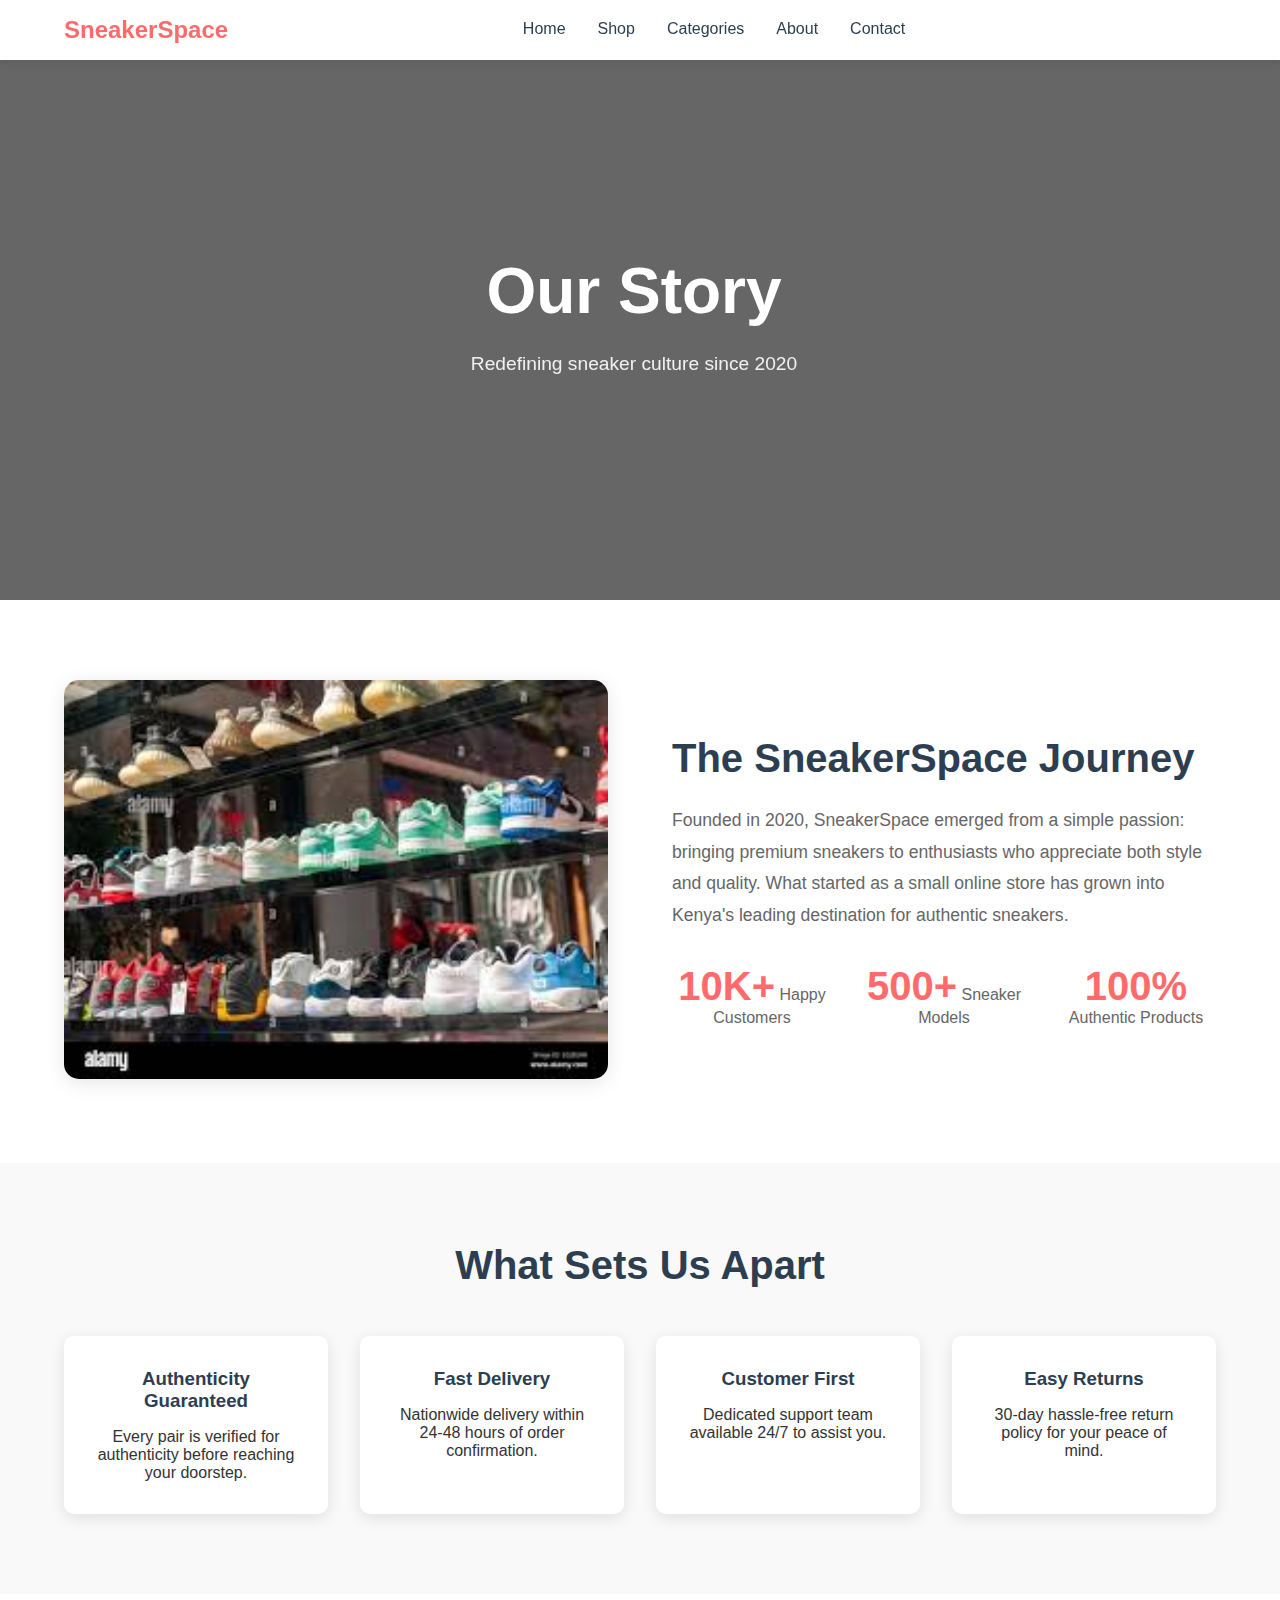
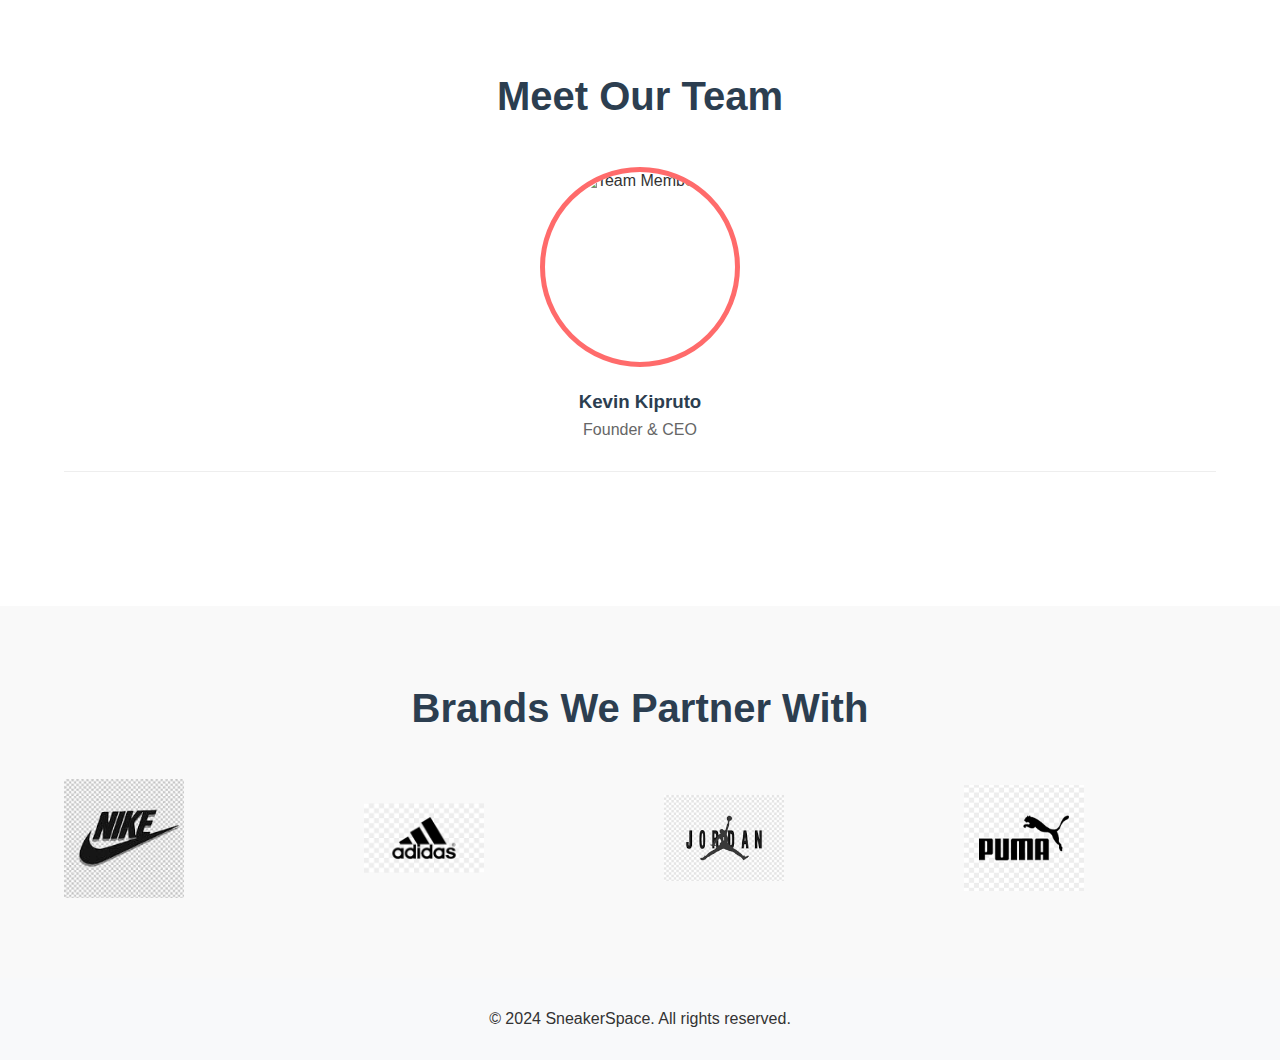
==== commit dbc61ce2: "[ADD] Landing  page details" ====
--- a/about.html
+++ b/about.html
@@ -37,7 +37,7 @@
     <section class="about-story">
         <div class="story-container">
             <div class="story-image">
-                <img src="assets/images/store-front.jpg" alt="SneakerSpace Store">
+                <img src="assets/images/store-front.jpeg" alt="SneakerSpace Store">
             </div>
             <div class="story-content">
                 <h2>The SneakerSpace Journey</h2>
--- a/assets/css/styles.css
+++ b/assets/css/styles.css
@@ -94,7 +94,7 @@
 
 /* Hero Section */
 .hero {
-    background-image: url("../images/mainpage.webp");
+    background-image: linear-gradient(rgba(0, 0, 0, 0.5), rgba(0, 0, 0, 0.7)), url("../images/mainpage.webp");
     height: 100vh;
     background-repeat: no-repeat;
     background-size: cover;
@@ -1132,7 +1132,10 @@
     align-items: center;
     min-height: 80vh;
     padding: 2rem 5%;
-    background: linear-gradient(45deg, var(--secondary) 0%, #2c3e50 100%);
+    background-image: linear-gradient(rgba(0, 0, 0, 0.5), rgba(0, 0, 0, 0.7)), url("../images/mainpage.webp");
+    background-size: cover;
+    background-position: center;
+    background-attachment: fixed;
     color: white;
     overflow: hidden;
 }
